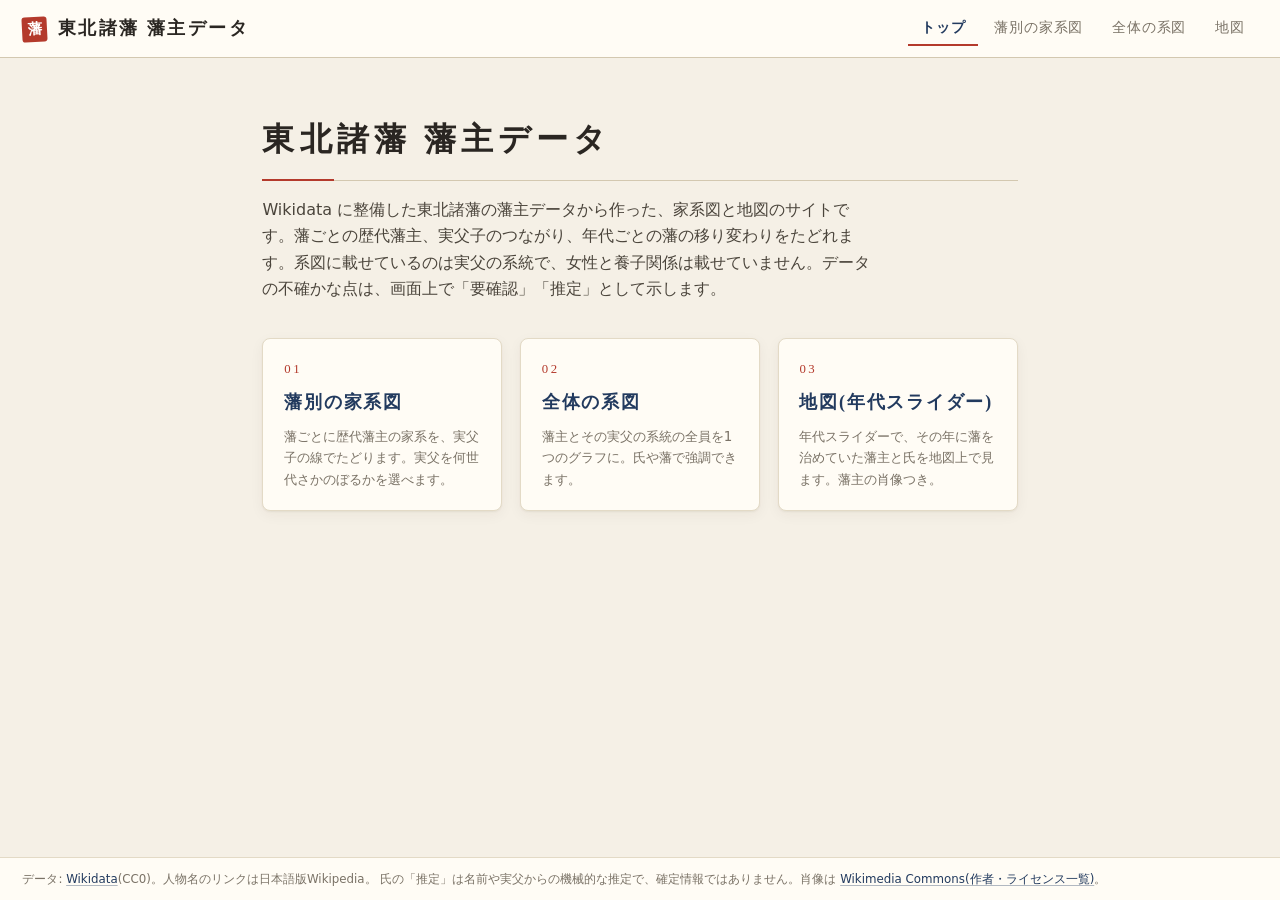
==== index.html @ 475c34ae "フェーズ1: touhoku-domains を取り込み、データ生成を全国版に作り替える - 東北 / 東北外の二択(external_domains, scope)を廃止し、藩に旧国・地方を持たせる" ====
<!doctype html>
<html lang="ja">
<head>
<meta charset="utf-8">
<meta name="viewport" content="width=device-width, initial-scale=1">
<title>東北諸藩 藩主データ</title>
<link rel="stylesheet" href="assets/css/style.css">
</head>
<body>
<header class="site">
  <h1><a href="index.html">東北諸藩 藩主データ</a></h1>
  <nav><a href="index.html" aria-current="page">トップ</a><a href="tree.html">藩別の家系図</a><a href="all.html">全体の系図</a><a href="map.html">地図</a></nav>
</header>
<div id="error" class="error" role="alert" hidden></div>
<div class="landing">
  <h2>東北諸藩 藩主データ</h2>
  <p>Wikidata に整備した東北諸藩の藩主データから作った、家系図と地図のサイトです。藩ごとの歴代藩主、実父子のつながり、年代ごとの藩の移り変わりをたどれます。系図に載せているのは実父の系統で、女性と養子関係は載せていません。データの不確かな点は、画面上で「要確認」「推定」として示します。</p>
  <div class="cards">
    <a class="tile" href="tree.html"><b>藩別の家系図</b><span>藩ごとに歴代藩主の家系を、実父子の線でたどります。実父を何世代さかのぼるかを選べます。</span></a>
    <a class="tile" href="all.html"><b>全体の系図</b><span>藩主とその実父の系統の全員を1つのグラフに。氏や藩で強調できます。</span></a>
    <a class="tile" href="map.html"><b>地図(年代スライダー)</b><span>年代スライダーで、その年に藩を治めていた藩主と氏を地図上で見ます。藩主の肖像つき。</span></a>
  </div>
</div>
<footer class="site">
  データ: <a href="https://www.wikidata.org/" target="_blank" rel="noopener">Wikidata</a>(CC0)。人物名のリンクは日本語版Wikipedia。
  氏の「推定」は名前や実父からの機械的な推定で、確定情報ではありません。肖像は <a href="credits.html">Wikimedia Commons(作者・ライセンス一覧)</a>。 <span id="generated"></span>
</footer>
</body>
</html>
---- assets/css/style.css ----
/* 和の落ち着き: 生成り(和紙)の地に、墨・藍・朱を少しだけ。罫線は細く、余白は広め。
   色はすべて :root の変数に集約する(後から調整しやすいように)。ダークモードは対応しない
   (Cytoscape / Leaflet の描画色をライト前提で決めているため)。 */
:root {
  color-scheme: light;
  --paper:#f5f0e6; --paper2:#ede6d6; --card:#fffcf5; --ink:#2a2622; --muted:#7a7266; --line:#e3dac6; --line2:#d3c8b0;
  --indigo:#223a5e; --indigo-soft:#e6ebf3; --vermilion:#b43a2c; --gold:#a8801f; --gold-soft:#f6ead0;
  --radius:8px; --shadow:0 1px 2px rgba(60,45,20,.06), 0 4px 14px rgba(60,45,20,.05);
  --serif:"Yu Mincho","Hiragino Mincho ProN","Noto Serif JP",serif;
  --sans:"Hiragino Sans","Yu Gothic","Noto Sans JP",system-ui,sans-serif;
}
* { box-sizing:border-box; }
html, body { height:100%; }
body { margin:0; font-family:var(--sans); color:var(--ink); background:var(--paper); display:flex; flex-direction:column; line-height:1.65; -webkit-font-smoothing:antialiased; }
a { color:var(--indigo); text-underline-offset:.18em; text-decoration-color:rgba(34,58,94,.35); }
a:hover { text-decoration-color:currentColor; }
:focus-visible { outline:2px solid var(--indigo); outline-offset:2px; border-radius:4px; }

/* ヘッダー: 紙色の地に細い罫線。題字は明朝、先頭に朱の角印をあしらう */
header.site { display:flex; align-items:center; gap:2.2rem; padding:.7rem 1.4rem; background:var(--card); border-bottom:1px solid var(--line2); }
header.site h1 { margin:0; font-family:var(--serif); font-size:1.12rem; font-weight:700; letter-spacing:.14em; }
header.site h1 a { color:var(--ink); text-decoration:none; display:inline-flex; align-items:center; gap:.65rem; }
header.site h1 a::before { content:"藩"; display:inline-grid; place-items:center; width:1.55rem; height:1.55rem; background:var(--vermilion); color:#fff; font-size:.9rem; font-weight:700; letter-spacing:0; border-radius:3px; transform:rotate(-3deg); }
header.site nav { display:flex; gap:.2rem; flex-wrap:wrap; margin-left:auto; }
header.site nav a { color:var(--muted); text-decoration:none; padding:.3rem .8rem; font-size:.88rem; letter-spacing:.06em; border-bottom:2px solid transparent; }
header.site nav a:hover { color:var(--ink); }
header.site nav a[aria-current] { color:var(--indigo); font-weight:600; border-bottom-color:var(--vermilion); }
footer.site { padding:.7rem 1.4rem; font-size:.74rem; color:var(--muted); border-top:1px solid var(--line); background:var(--card); line-height:1.7; }
.error { background:#fbeae6; color:var(--vermilion); padding:.55rem 1.4rem; border-bottom:1px solid #efc7bf; font-size:.9rem; }

/* アプリ画面: 左=操作 / 中央=図 / 右=詳細 */
body.app { height:100vh; }
body.app main { flex:1; min-height:0; display:grid; grid-template-columns:292px 1fr 324px; gap:.9rem; padding:.9rem; }
.side { overflow:auto; display:flex; flex-direction:column; gap:.75rem; padding-right:2px; }
.canvas { background:var(--card); border:1px solid var(--line); border-radius:var(--radius); min-height:50vh; box-shadow:var(--shadow);
  background-image:radial-gradient(rgba(120,100,60,.13) 1px, transparent 1.2px); background-size:22px 22px; }
.card { background:var(--card); border:1px solid var(--line); border-radius:var(--radius); padding:.85rem 1rem; font-size:.875rem; box-shadow:var(--shadow); }
.card h2 { margin:0 0 .6rem; padding-bottom:.4rem; border-bottom:1px solid var(--line); font-family:var(--serif); font-size:.92rem; letter-spacing:.14em; color:var(--indigo); font-weight:700; }
.card h2:not(:first-child) { margin-top:1rem; }
.card summary { cursor:pointer; font-family:var(--serif); font-size:.92rem; letter-spacing:.14em; color:var(--indigo); font-weight:700; list-style:none; }
.card summary::-webkit-details-marker { display:none; }
.card summary::before { content:"▸"; display:inline-block; width:1.1em; color:var(--vermilion); transition:transform .15s; }
.card[open] > summary::before { transform:rotate(90deg); }
.card[open] > summary { margin-bottom:.5rem; }
.field { display:block; margin:.25rem 0 .55rem; font-size:.8rem; color:var(--muted); }
.check { display:flex; gap:.5rem; align-items:center; margin:.4rem 0; cursor:pointer; }
.check input { accent-color:var(--indigo); width:1rem; height:1rem; }
select, input[type=search] { width:100%; padding:.45rem .6rem; font:inherit; color:var(--ink); border:1px solid var(--line2); border-radius:6px; background:#fff; }
select:focus, input[type=search]:focus { border-color:var(--indigo); outline:none; box-shadow:0 0 0 3px rgba(34,58,94,.12); }
.btn { font:inherit; font-size:.84rem; padding:.34rem .85rem; margin:.2rem .3rem .2rem 0; border:1px solid var(--line2); border-radius:6px; background:#fff; color:var(--indigo); cursor:pointer; text-decoration:none; display:inline-block; transition:background .12s,border-color .12s,color .12s; }
.btn:hover { background:var(--indigo); border-color:var(--indigo); color:#fff; }
.row { margin:.3rem 0; }
.sub { color:var(--muted); margin:.25rem 0; font-size:.8rem; line-height:1.55; }
.results { list-style:none; padding:0; margin:.2rem 0; }
.result { width:100%; text-align:left; font:inherit; font-size:.82rem; padding:.4rem .6rem; margin:.15rem 0; border:1px solid var(--line); border-radius:6px; background:#fff; cursor:pointer; }
.result:hover { border-color:var(--indigo); background:var(--indigo-soft); }
.person { margin:.1rem 0; font-size:1.2rem; font-family:var(--serif); font-weight:700; letter-spacing:.04em; }
.k { color:var(--muted); font-size:.76rem; }
.tag { font-size:.7rem; padding:.08rem .55rem; border-radius:999px; background:var(--indigo-soft); color:var(--indigo); }
.tag.uncertain { background:var(--gold-soft); color:#7a5600; }
h4 { margin:.9rem 0 .25rem; font-family:var(--serif); font-size:.82rem; letter-spacing:.12em; color:var(--vermilion); }
.warnings { padding-left:1.1rem; margin:.2rem 0; font-size:.8rem; } .warnings .warn { color:var(--vermilion); } .warnings .info { color:var(--muted); }
.links { margin:.7rem 0 0; font-size:.85rem; }

/* 凡例 */
.legend { list-style:none; padding:0; margin:.4rem 0 0; font-size:.78rem; } .legend li { margin:.4rem 0; display:flex; align-items:center; gap:.6rem; line-height:1.45; }
.swatch { display:inline-block; width:28px; border-top:2px solid #8d8576; flex:none; } .swatch.dotted { border-top:2.5px dotted #4f7a52; } .swatch.dashed { border-top:2.5px dashed #7a4f8a; }
.box { display:inline-block; width:20px; height:13px; border:1.5px solid #a89a76; border-radius:3px; background:#fff; flex:none; }
.box.ext { background:#ececec; border:1.5px dashed #8a8a8a; } .box.hl { background:#f4d98a; border-color:var(--gold); } .box.hli { background:#fbefc9; border:1.5px dashed var(--gold); } .box.warn { border:3px double var(--vermilion); }
.box.img { width:16px; height:20px; background:linear-gradient(#d6c3a3,#8f7752); border-color:#6d5a3f; }
.legend.domains { columns:2; font-size:.76rem; } .chip { display:inline-block; width:14px; height:14px; border:1.5px solid; border-radius:50%; flex:none; }
@media (max-width: 960px) { body.app { height:auto; } body.app main { grid-template-columns:1fr; } .canvas { height:75vh; } header.site { flex-wrap:wrap; gap:.6rem; } header.site nav { margin-left:0; } }

/* トップページ */
.landing { max-width:50rem; width:100%; margin:0 auto; padding:3.2rem 1.4rem 2.5rem; flex:1; }
.landing h2 { font-family:var(--serif); font-size:2rem; font-weight:700; letter-spacing:.16em; margin:.2rem 0 .9rem; padding-bottom:.9rem; border-bottom:1px solid var(--line2); position:relative; }
.landing h2::after { content:""; position:absolute; left:0; bottom:-1px; width:4.5rem; height:2px; background:var(--vermilion); }
.landing > p { color:#4a443b; max-width:38rem; }
.cards { display:grid; gap:1.1rem; grid-template-columns:repeat(auto-fit,minmax(14rem,1fr)); margin-top:2.2rem; counter-reset:tile; }
.tile { position:relative; display:flex; flex-direction:column; gap:.5rem; padding:1.3rem 1.3rem 1.2rem; background:var(--card); border:1px solid var(--line); border-radius:var(--radius); text-decoration:none; color:var(--ink); box-shadow:var(--shadow); transition:transform .15s, box-shadow .15s, border-color .15s; counter-increment:tile; }
.tile::before { content:"0" counter(tile); font-family:var(--serif); font-size:.8rem; letter-spacing:.2em; color:var(--vermilion); }
.tile:hover { transform:translateY(-2px); border-color:var(--indigo); box-shadow:0 2px 4px rgba(60,45,20,.08), 0 10px 24px rgba(34,58,94,.12); }
.tile b { font-family:var(--serif); font-size:1.12rem; letter-spacing:.1em; color:var(--indigo); } .tile span { font-size:.84rem; color:var(--muted); line-height:1.6; }

/* 肖像(Wikimedia Commons)。作者・ライセンスの表示を必ず添える */
.portrait { margin:.5rem 0 .7rem; } .portrait img { display:block; max-width:100%; height:auto; border-radius:6px; border:1px solid var(--line2); background:#fff; box-shadow:0 2px 8px rgba(60,45,20,.12); }
.portrait figcaption { margin-top:.35rem; font-size:.7rem; color:var(--muted); line-height:1.5; }
/* 画像クレジット一覧 */
.credit-list { list-style:none; padding:0; display:grid; gap:.8rem; grid-template-columns:repeat(auto-fill,minmax(19rem,1fr)); }
.credit-list li { display:flex; gap:.8rem; background:var(--card); border:1px solid var(--line); border-radius:var(--radius); padding:.7rem; font-size:.8rem; box-shadow:var(--shadow); }
.credit-list img { width:64px; height:80px; object-fit:cover; object-position:top; border-radius:5px; flex:none; background:#fff; border:1px solid var(--line2); }
.credit-list b { display:block; font-family:var(--serif); font-size:.98rem; letter-spacing:.04em; }

/* 地図ページ */
#map.canvas { min-height:60vh; z-index:0; background:var(--paper2); }
.leaflet-container { background:var(--paper2); font-family:var(--sans); }
.leaflet-tile-pane { filter:sepia(.18) saturate(.85) contrast(.97); }
.leaflet-overlay-pane path { filter:drop-shadow(0 1px 1.5px rgba(40,30,10,.35)); }
.leaflet-control-layers, .leaflet-bar { border:1px solid var(--line2) !important; box-shadow:var(--shadow) !important; border-radius:6px !important; }
.leaflet-tooltip { font-family:var(--serif); background:var(--card); border:1px solid var(--line2); color:var(--ink); box-shadow:var(--shadow); }
.yearrow { display:flex; align-items:center; gap:.2rem; justify-content:space-between; margin-bottom:.4rem; }
.yearrow strong { font-family:var(--serif); font-size:1.6rem; font-weight:700; letter-spacing:.06em; color:var(--indigo); min-width:5.5rem; text-align:center; }
.yearrow .btn { margin:0; padding:.2rem .5rem; font-size:.78rem; }
input[type=range] { width:100%; height:1.4rem; background:transparent; -webkit-appearance:none; appearance:none; cursor:pointer; }
input[type=range]::-webkit-slider-runnable-track { height:3px; background:var(--line2); border-radius:2px; }
input[type=range]::-moz-range-track { height:3px; background:var(--line2); border-radius:2px; }
input[type=range]::-webkit-slider-thumb { -webkit-appearance:none; width:18px; height:18px; margin-top:-7.5px; border-radius:50%; background:var(--vermilion); border:3px solid var(--card); box-shadow:0 1px 4px rgba(0,0,0,.3); }
input[type=range]::-moz-range-thumb { width:12px; height:12px; border-radius:50%; background:var(--vermilion); border:3px solid var(--card); box-shadow:0 1px 4px rgba(0,0,0,.3); }
.legend-btns { display:flex; flex-direction:column; gap:.05rem; max-height:34vh; overflow:auto; margin-bottom:.5rem; }
.lg { display:flex; gap:.55rem; align-items:center; font:inherit; font-size:.8rem; text-align:left; padding:.2rem .4rem; border:1px solid transparent; border-radius:6px; background:none; cursor:pointer; color:var(--ink); }
.lg:hover { background:var(--paper); } .lg.on { border-color:var(--indigo); background:var(--indigo-soft); }
ul.lords { list-style:none; margin:.3rem 0; padding:0; font-size:.84rem; } ul.lords li { padding:.18rem .4rem; border-radius:5px; } ul.lords li.cur { background:var(--gold-soft); box-shadow:inset 3px 0 0 var(--gold); }
.ord { display:inline-block; min-width:2.5rem; color:var(--muted); font-size:.78rem; }
#detail h3 { margin:.1rem 0 .4rem; font-family:var(--serif); font-size:1.25rem; letter-spacing:.08em; } #detail h4 { margin:.9rem 0 .25rem; }
.warn-note { color:var(--vermilion); font-size:.85rem; }
/* 顔写真マーカー: 白い縁の円形。外側のリングが氏の色(--c) */
.face-icon span { display:block; width:44px; height:44px; border-radius:50%; border:3px solid #fff; background-size:cover; background-position:center top; background-color:#fff; box-shadow:0 0 0 2.5px var(--c,#777), 0 3px 8px rgba(30,20,0,.4); }
.playrow { display:flex; align-items:center; justify-content:space-between; gap:.5rem; margin:.3rem 0 .2rem; }
.playrow .btn.play { margin:0; min-width:5.6rem; background:var(--vermilion); border-color:var(--vermilion); color:#fff; }
.playrow .btn.play:hover { background:#8f2c20; border-color:#8f2c20; }
.playrow select { width:auto; padding:.25rem .4rem; font-size:.78rem; }
/* 肖像アイコンは読み込み前に白い円を見せ、読み込めたらなじませる(画像が遅れても「空白」に見えないように) */
.face-icon span { transition:background-image .2s; background-color:var(--paper2); }
/* hidden 属性は、display を指定したクラス(.check など)より優先させる */
[hidden] { display:none !important; }
/* 全体の系図は人物を丸で描くので、凡例の見本も丸にする */
.round-nodes .legend .box, .round-nodes .legend .box.img { width:15px; height:15px; border-radius:50%; }
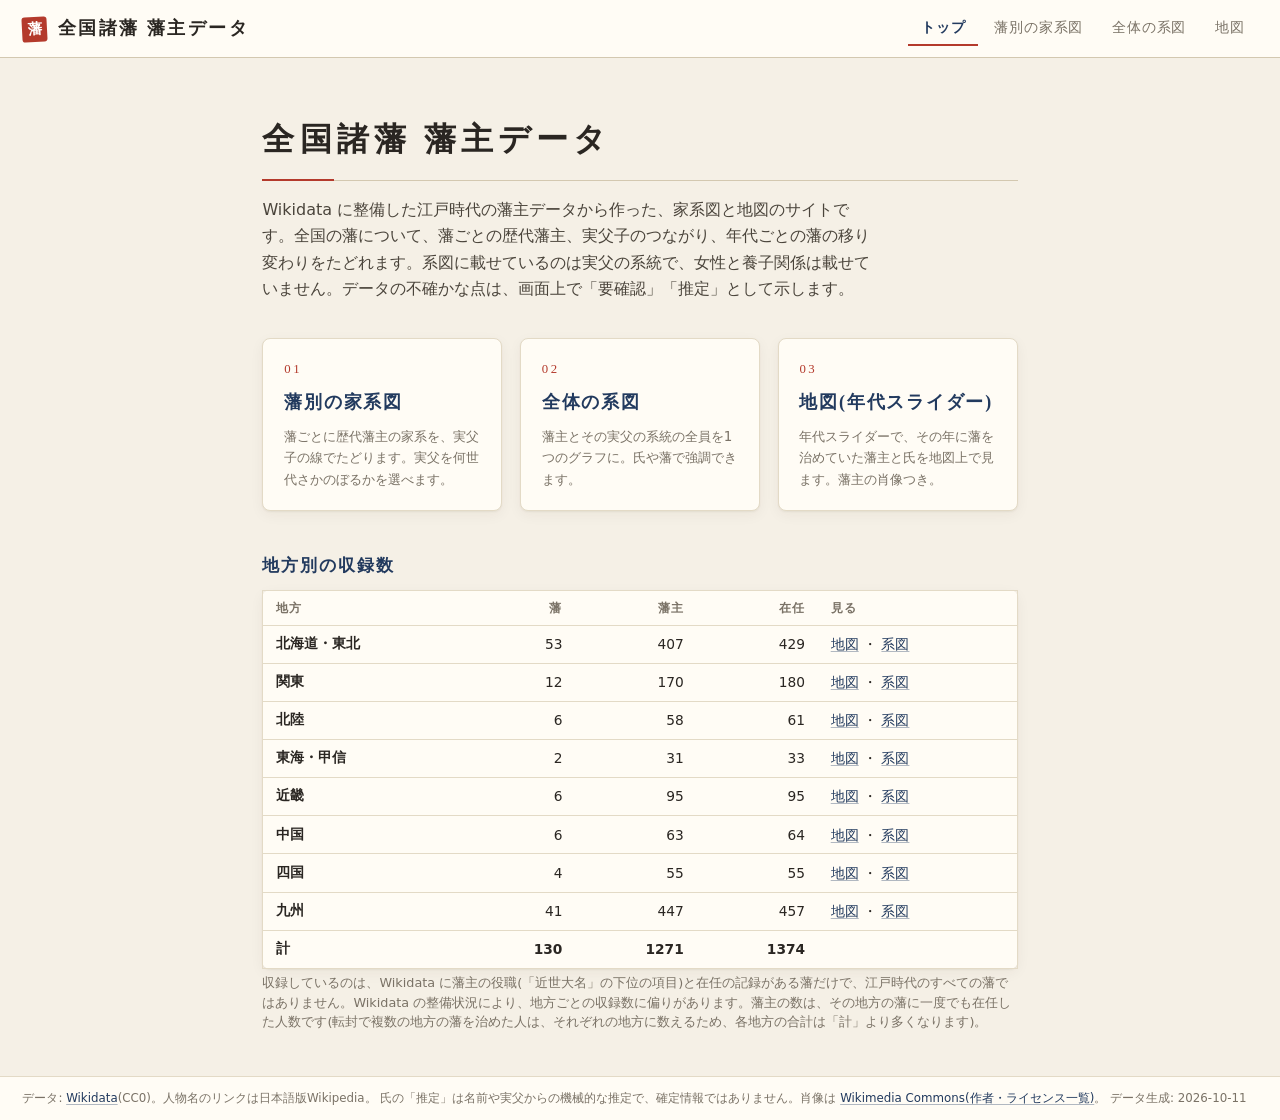
==== commit 038e12ad: "フェーズ2: 画面を全国版に作り替える - 東北 / 外部の二択(scope, external)をやめ、地方(region)と旧国(province)で分類する。   藩の選択欄は地方ごとの opt" ====
--- a/index.html
+++ b/index.html
@@ -3,27 +3,37 @@
 <head>
 <meta charset="utf-8">
 <meta name="viewport" content="width=device-width, initial-scale=1">
-<title>東北諸藩 藩主データ</title>
+<title>全国諸藩 藩主データ</title>
 <link rel="stylesheet" href="assets/css/style.css">
 </head>
 <body>
 <header class="site">
-  <h1><a href="index.html">東北諸藩 藩主データ</a></h1>
+  <h1><a href="index.html">全国諸藩 藩主データ</a></h1>
   <nav><a href="index.html" aria-current="page">トップ</a><a href="tree.html">藩別の家系図</a><a href="all.html">全体の系図</a><a href="map.html">地図</a></nav>
 </header>
 <div id="error" class="error" role="alert" hidden></div>
 <div class="landing">
-  <h2>東北諸藩 藩主データ</h2>
-  <p>Wikidata に整備した東北諸藩の藩主データから作った、家系図と地図のサイトです。藩ごとの歴代藩主、実父子のつながり、年代ごとの藩の移り変わりをたどれます。系図に載せているのは実父の系統で、女性と養子関係は載せていません。データの不確かな点は、画面上で「要確認」「推定」として示します。</p>
+  <h2>全国諸藩 藩主データ</h2>
+  <p>Wikidata に整備した江戸時代の藩主データから作った、家系図と地図のサイトです。全国の藩について、藩ごとの歴代藩主、実父子のつながり、年代ごとの藩の移り変わりをたどれます。系図に載せているのは実父の系統で、女性と養子関係は載せていません。データの不確かな点は、画面上で「要確認」「推定」として示します。</p>
   <div class="cards">
     <a class="tile" href="tree.html"><b>藩別の家系図</b><span>藩ごとに歴代藩主の家系を、実父子の線でたどります。実父を何世代さかのぼるかを選べます。</span></a>
     <a class="tile" href="all.html"><b>全体の系図</b><span>藩主とその実父の系統の全員を1つのグラフに。氏や藩で強調できます。</span></a>
     <a class="tile" href="map.html"><b>地図(年代スライダー)</b><span>年代スライダーで、その年に藩を治めていた藩主と氏を地図上で見ます。藩主の肖像つき。</span></a>
   </div>
+  <section class="regions">
+    <h3>地方別の収録数</h3>
+    <table id="regions" class="table">
+      <thead><tr><th scope="col">地方</th><th scope="col">藩</th><th scope="col">藩主</th><th scope="col">在任</th><th scope="col">見る</th></tr></thead>
+      <tbody></tbody>
+    </table>
+    <p class="sub">収録しているのは、Wikidata に藩主の役職(「近世大名」の下位の項目)と在任の記録がある藩だけで、江戸時代のすべての藩ではありません。Wikidata の整備状況により、地方ごとの収録数に偏りがあります。藩主の数は、その地方の藩に一度でも在任した人数です(転封で複数の地方の藩を治めた人は、それぞれの地方に数えるため、各地方の合計は「計」より多くなります)。</p>
+  </section>
 </div>
 <footer class="site">
   データ: <a href="https://www.wikidata.org/" target="_blank" rel="noopener">Wikidata</a>(CC0)。人物名のリンクは日本語版Wikipedia。
   氏の「推定」は名前や実父からの機械的な推定で、確定情報ではありません。肖像は <a href="credits.html">Wikimedia Commons(作者・ライセンス一覧)</a>。 <span id="generated"></span>
 </footer>
+<script src="assets/js/common.js"></script>
+<script src="assets/js/index.js"></script>
 </body>
 </html>
--- a/assets/css/style.css
+++ b/assets/css/style.css
@@ -125,3 +125,14 @@
 [hidden] { display:none !important; }
 /* 全体の系図は人物を丸で描くので、凡例の見本も丸にする */
 .round-nodes .legend .box, .round-nodes .legend .box.img { width:15px; height:15px; border-radius:50%; }
+/* トップページの地方別の表 */
+.regions { margin-top:2.6rem; }
+.regions h3 { font-family:var(--serif); font-size:1.05rem; letter-spacing:.12em; color:var(--indigo); margin:0 0 .6rem; }
+.table { width:100%; border-collapse:collapse; background:var(--card); border:1px solid var(--line); border-radius:var(--radius); font-size:.86rem; box-shadow:var(--shadow); }
+.table th, .table td { padding:.45rem .8rem; border-bottom:1px solid var(--line); text-align:right; }
+.table th[scope=row], .table thead th:first-child { text-align:left; font-family:var(--serif); font-weight:600; }
+.table thead th { font-size:.76rem; color:var(--muted); font-weight:600; letter-spacing:.08em; }
+.table td:last-child, .table thead th:last-child { text-align:left; }
+.table tr.total th, .table tr.total td { border-bottom:none; font-weight:700; }
+/* 藩の色の凡例: 地方の見出しは段組をまたいで置く */
+.legend.domains .region-head { column-span:all; margin:.6rem 0 .2rem; font-family:var(--serif); font-weight:700; color:var(--vermilion); letter-spacing:.1em; }
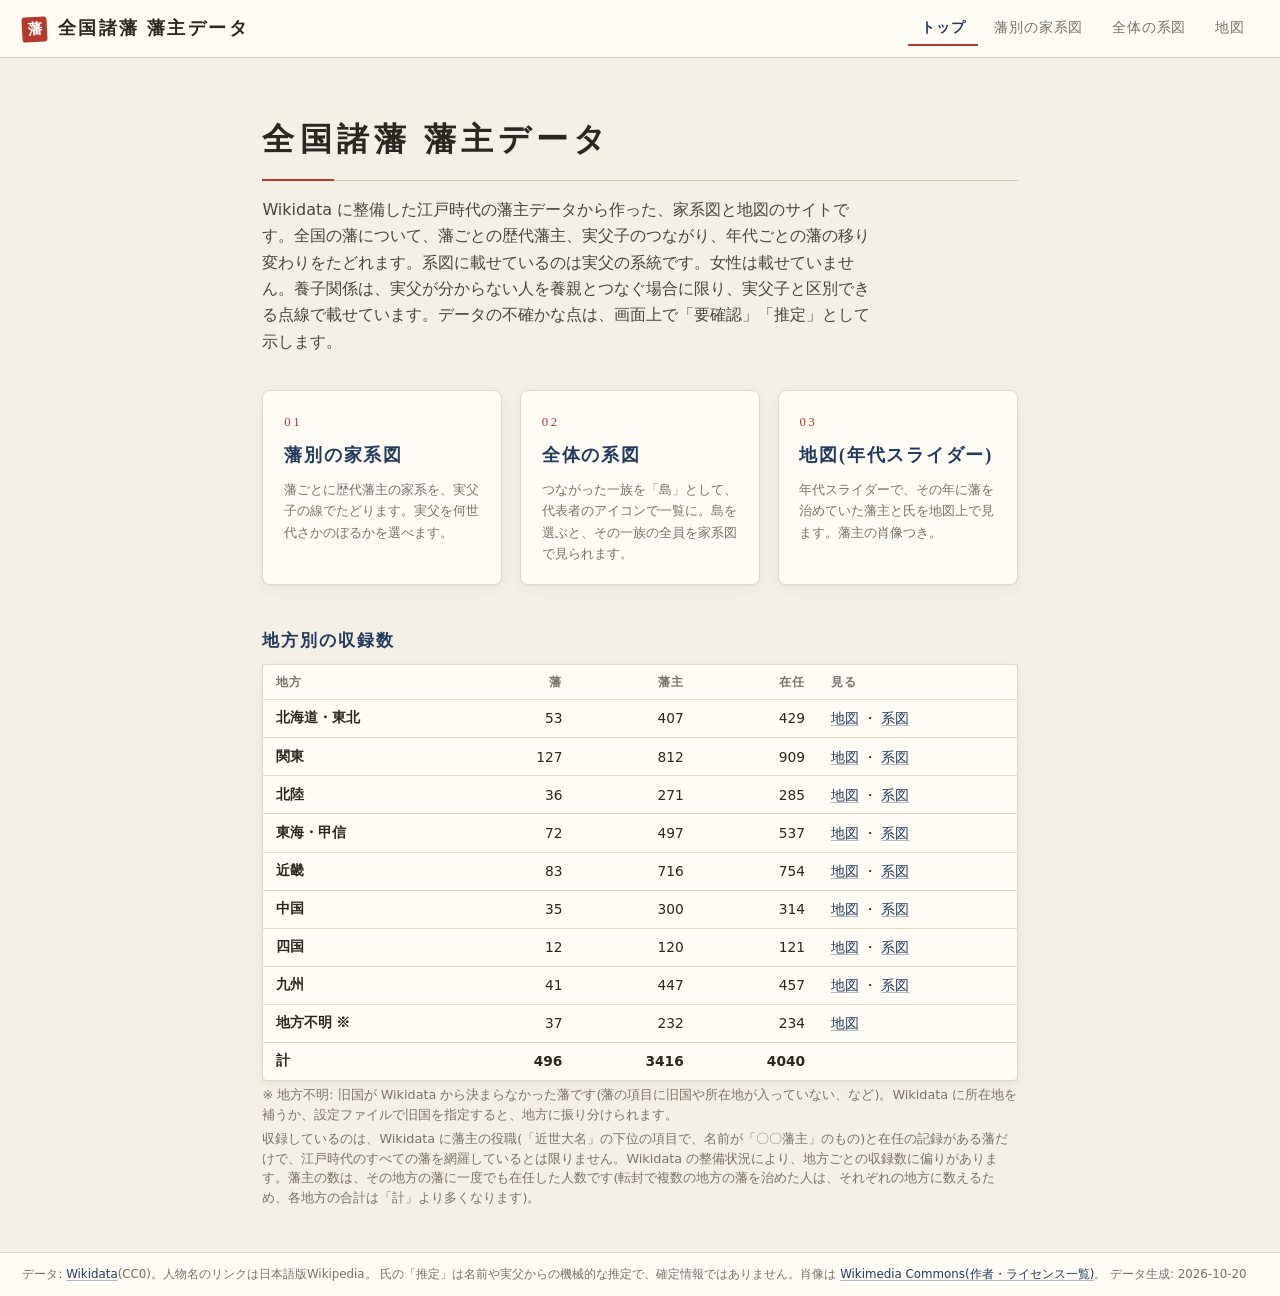
==== commit 27a3056d: "README・トップページ: 古くなった数字と注意書きを直し、README の数字を自動で更新する - README 冒頭の「現在のデータ」(件数・地方別の表・氏の出所・座標の無い藩・実父が2人以上い" ====
--- a/index.html
+++ b/index.html
@@ -14,10 +14,10 @@
 <div id="error" class="error" role="alert" hidden></div>
 <div class="landing">
   <h2>全国諸藩 藩主データ</h2>
-  <p>Wikidata に整備した江戸時代の藩主データから作った、家系図と地図のサイトです。全国の藩について、藩ごとの歴代藩主、実父子のつながり、年代ごとの藩の移り変わりをたどれます。系図に載せているのは実父の系統で、女性と養子関係は載せていません。データの不確かな点は、画面上で「要確認」「推定」として示します。</p>
+  <p>Wikidata に整備した江戸時代の藩主データから作った、家系図と地図のサイトです。全国の藩について、藩ごとの歴代藩主、実父子のつながり、年代ごとの藩の移り変わりをたどれます。系図に載せているのは実父の系統です。女性は載せていません。養子関係は、実父が分からない人を養親とつなぐ場合に限り、実父子と区別できる点線で載せています。データの不確かな点は、画面上で「要確認」「推定」として示します。</p>
   <div class="cards">
     <a class="tile" href="tree.html"><b>藩別の家系図</b><span>藩ごとに歴代藩主の家系を、実父子の線でたどります。実父を何世代さかのぼるかを選べます。</span></a>
-    <a class="tile" href="all.html"><b>全体の系図</b><span>藩主とその実父の系統の全員を1つのグラフに。氏や藩で強調できます。</span></a>
+    <a class="tile" href="all.html"><b>全体の系図</b><span>つながった一族を「島」として、代表者のアイコンで一覧に。島を選ぶと、その一族の全員を家系図で見られます。</span></a>
     <a class="tile" href="map.html"><b>地図(年代スライダー)</b><span>年代スライダーで、その年に藩を治めていた藩主と氏を地図上で見ます。藩主の肖像つき。</span></a>
   </div>
   <section class="regions">
@@ -26,7 +26,8 @@
       <thead><tr><th scope="col">地方</th><th scope="col">藩</th><th scope="col">藩主</th><th scope="col">在任</th><th scope="col">見る</th></tr></thead>
       <tbody></tbody>
     </table>
-    <p class="sub">収録しているのは、Wikidata に藩主の役職(「近世大名」の下位の項目)と在任の記録がある藩だけで、江戸時代のすべての藩ではありません。Wikidata の整備状況により、地方ごとの収録数に偏りがあります。藩主の数は、その地方の藩に一度でも在任した人数です(転封で複数の地方の藩を治めた人は、それぞれの地方に数えるため、各地方の合計は「計」より多くなります)。</p>
+    <p class="sub" id="unknownNote" hidden>※ 地方不明: 旧国が Wikidata から決まらなかった藩です(藩の項目に旧国や所在地が入っていない、など)。Wikidata に所在地を補うか、設定ファイルで旧国を指定すると、地方に振り分けられます。</p>
+    <p class="sub">収録しているのは、Wikidata に藩主の役職(「近世大名」の下位の項目で、名前が「〇〇藩主」のもの)と在任の記録がある藩だけで、江戸時代のすべての藩を網羅しているとは限りません。Wikidata の整備状況により、地方ごとの収録数に偏りがあります。藩主の数は、その地方の藩に一度でも在任した人数です(転封で複数の地方の藩を治めた人は、それぞれの地方に数えるため、各地方の合計は「計」より多くなります)。</p>
   </section>
 </div>
 <footer class="site">
--- a/assets/css/style.css
+++ b/assets/css/style.css
@@ -136,3 +136,5 @@
 .table tr.total th, .table tr.total td { border-bottom:none; font-weight:700; }
 /* 藩の色の凡例: 地方の見出しは段組をまたいで置く */
 .legend.domains .region-head { column-span:all; margin:.6rem 0 .2rem; font-family:var(--serif); font-weight:700; color:var(--vermilion); letter-spacing:.1em; }
+/* 全体の系図: 開いている島の見出し */
+.island-title { margin:.1rem 0 .4rem; font-family:var(--serif); font-weight:700; font-size:.98rem; letter-spacing:.04em; color:var(--indigo); }
